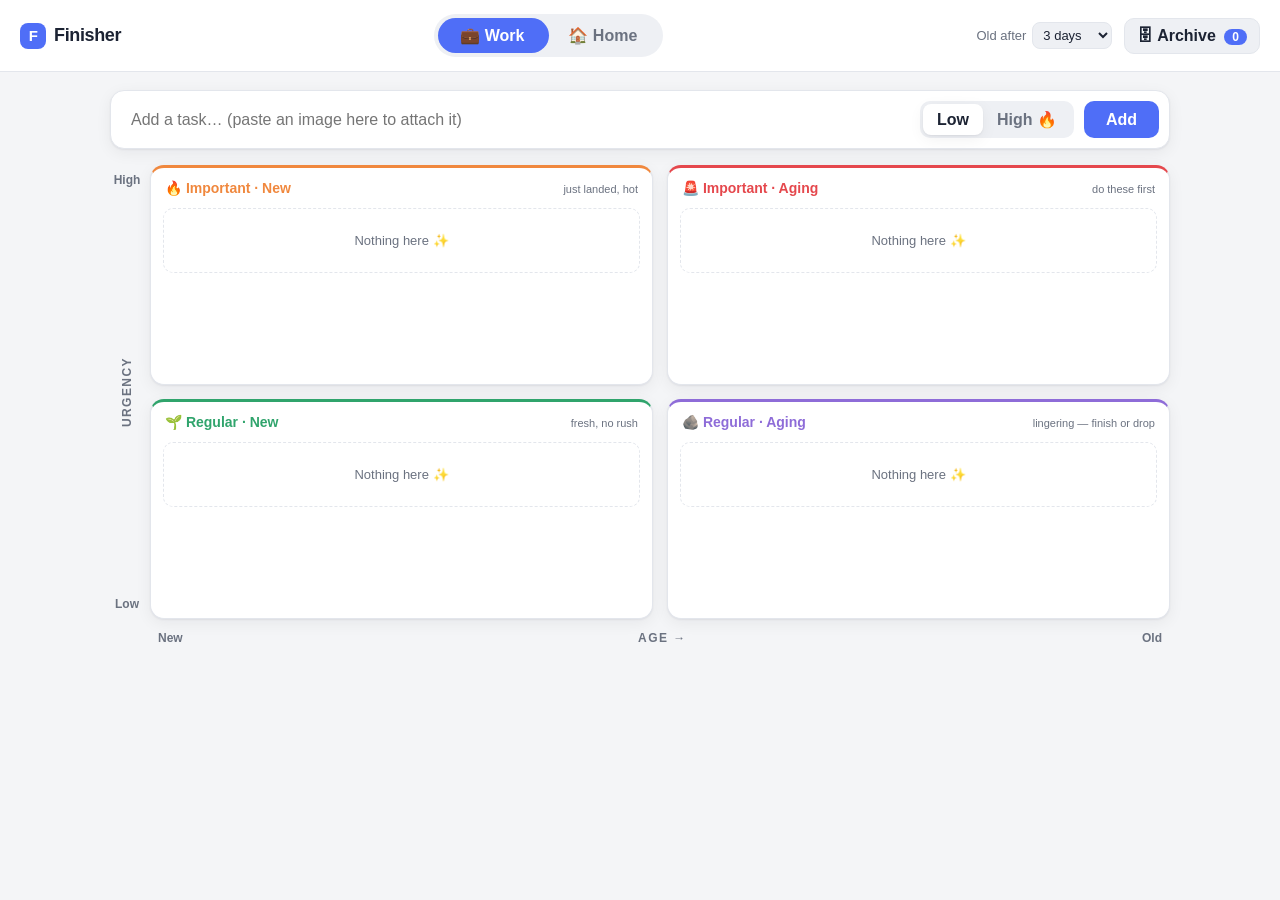
==== index.html @ a265caee "Stylized F logo; auto-link URLs in task text URLs (https://, http://, www.) in task text render as c" ====
<!DOCTYPE html>
<html lang="en">
<head>
  <meta charset="UTF-8" />
  <meta name="viewport" content="width=device-width, initial-scale=1.0" />
  <title>Finisher</title>
  <link rel="stylesheet" href="styles.css" />
</head>
<body>

  <header class="topbar">
    <div class="brand">
      <span class="brand-mark" aria-hidden="true">F</span>
      <h1>Finisher</h1>
    </div>

    <!-- Context switcher: Work / Home -->
    <div class="context-switch" role="tablist" aria-label="Task context">
      <button id="ctx-work" class="ctx-btn" role="tab" aria-selected="true">💼 Work</button>
      <button id="ctx-home" class="ctx-btn" role="tab" aria-selected="false">🏠 Home</button>
      <span class="ctx-glider" aria-hidden="true"></span>
    </div>

    <div class="topbar-right">
      <label class="threshold-ctl" title="How many days until a task counts as 'old'">
        Old after
        <select id="old-threshold">
          <option value="1">1 day</option>
          <option value="2">2 days</option>
          <option value="3" selected>3 days</option>
          <option value="5">5 days</option>
          <option value="7">7 days</option>
          <option value="14">14 days</option>
        </select>
      </label>
      <button id="archive-toggle" class="archive-btn">
        🗄 Archive <span id="archive-count" class="badge">0</span>
      </button>
    </div>
  </header>

  <!-- Composer -->
  <section class="composer">
    <div class="composer-row">
      <input id="new-task-text" type="text" autocomplete="off"
             placeholder="Add a task… (paste an image here to attach it)" />
      <div class="urgency-pick" role="radiogroup" aria-label="Urgency">
        <button id="urg-low"  class="urg-btn selected" role="radio" aria-checked="true">Low</button>
        <button id="urg-high" class="urg-btn" role="radio" aria-checked="false">High 🔥</button>
      </div>
      <button id="add-task" class="add-btn">Add</button>
    </div>
    <div id="draft-images" class="draft-images" hidden></div>
  </section>

  <!-- The 2x2 Matrix -->
  <main class="matrix-wrap">
    <div class="y-axis" aria-hidden="true">
      <span class="axis-end">High</span>
      <span class="axis-name">Urgency</span>
      <span class="axis-end">Low</span>
    </div>

    <div class="quads">
      <section class="quad" id="quad-high-new" data-urgency="high" data-age="new">
        <header><h2>🔥 Important · New <span class="quad-count" hidden></span></h2><span class="quad-hint">just landed, hot</span></header>
        <div class="quad-body"></div>
      </section>
      <section class="quad" id="quad-high-old" data-urgency="high" data-age="old">
        <header><h2>🚨 Important · Aging <span class="quad-count" hidden></span></h2><span class="quad-hint">do these first</span></header>
        <div class="quad-body"></div>
      </section>
      <section class="quad" id="quad-low-new" data-urgency="low" data-age="new">
        <header><h2>🌱 Regular · New <span class="quad-count" hidden></span></h2><span class="quad-hint">fresh, no rush</span></header>
        <div class="quad-body"></div>
      </section>
      <section class="quad" id="quad-low-old" data-urgency="low" data-age="old">
        <header><h2>🪨 Regular · Aging <span class="quad-count" hidden></span></h2><span class="quad-hint">lingering — finish or drop</span></header>
        <div class="quad-body"></div>
      </section>
    </div>

    <div class="x-axis" aria-hidden="true">
      <span class="axis-end">New</span>
      <span class="axis-name">Age →</span>
      <span class="axis-end">Old</span>
    </div>
  </main>

  <!-- Archive drawer -->
  <aside id="archive-drawer" class="archive-drawer" hidden>
    <header>
      <h2>🗄 Archive <span class="archive-ctx-label"></span></h2>
      <div>
        <button id="clear-archive" class="danger-btn">Clear all</button>
        <button id="close-archive" class="ghost-btn">✕</button>
      </div>
    </header>
    <div id="archive-body" class="archive-body"></div>
  </aside>
  <div id="drawer-scrim" class="scrim" hidden></div>

  <!-- Edit modal -->
  <dialog id="edit-modal" class="edit-modal">
    <form method="dialog">
      <h2>Edit task</h2>
      <textarea id="edit-text" rows="3"></textarea>
      <div class="edit-row">
        <div class="urgency-pick" role="radiogroup" aria-label="Urgency">
          <button type="button" id="edit-urg-low"  class="urg-btn">Low</button>
          <button type="button" id="edit-urg-high" class="urg-btn">High 🔥</button>
        </div>
        <span id="edit-age" class="age-chip"></span>
      </div>
      <p class="paste-hint">📋 Paste an image anywhere in this dialog to attach it.</p>
      <div id="edit-images" class="edit-images"></div>
      <footer>
        <button type="button" id="edit-delete" class="danger-btn">Delete task</button>
        <span class="spacer"></span>
        <button type="button" id="edit-cancel" class="ghost-btn">Cancel</button>
        <button type="button" id="edit-save" class="add-btn">Save</button>
      </footer>
    </form>
  </dialog>

  <!-- Image lightbox -->
  <div id="lightbox" class="lightbox" hidden>
    <img id="lightbox-img" alt="Task attachment (enlarged)" />
  </div>

  <script src="app.js"></script>
</body>
</html>
---- styles.css ----
/* ============================================================
   Finisher — styles
   Light theme by default, dark theme via prefers-color-scheme.
   ============================================================ */

:root {
  --bg: #f4f5f7;
  --surface: #ffffff;
  --surface-2: #eef0f4;
  --text: #1c2333;
  --text-dim: #6b7280;
  --line: #e3e6ec;
  --accent: #4f6ef7;
  --accent-ink: #ffffff;
  --danger: #e5484d;

  --q-high-old: #e5484d;   /* urgent + aging  → red    */
  --q-high-new: #f0883e;   /* urgent + new    → orange */
  --q-low-new:  #30a46c;   /* chill + new     → green  */
  --q-low-old:  #8e6cd8;   /* chill + aging   → violet */

  --radius: 14px;
  --shadow: 0 1px 2px rgba(16, 24, 40, .06), 0 4px 16px rgba(16, 24, 40, .06);
}

@media (prefers-color-scheme: dark) {
  :root {
    --bg: #12141a;
    --surface: #1c1f28;
    --surface-2: #242834;
    --text: #e8eaf0;
    --text-dim: #9aa1b2;
    --line: #2e3342;
    --shadow: 0 1px 2px rgba(0, 0, 0, .4), 0 6px 20px rgba(0, 0, 0, .35);
  }
}

* { box-sizing: border-box; }

/* Author display values (grid/flex) must not defeat the hidden attribute */
[hidden] { display: none !important; }

body {
  margin: 0;
  font-family: -apple-system, BlinkMacSystemFont, "Segoe UI", Roboto, Inter, sans-serif;
  background: var(--bg);
  color: var(--text);
  min-height: 100dvh;
}

button { font: inherit; cursor: pointer; }

/* ---------- Top bar ---------- */

.topbar {
  display: flex;
  align-items: center;
  gap: 16px;
  flex-wrap: wrap;
  padding: 14px 20px;
  background: var(--surface);
  border-bottom: 1px solid var(--line);
  position: sticky;
  top: 0;
  z-index: 20;
}

.brand { display: flex; align-items: center; gap: 8px; }
.brand-mark {
  display: grid;
  place-items: center;
  width: 26px;
  height: 26px;
  background: var(--accent);
  color: var(--accent-ink);
  border-radius: 8px;
  font-size: 15px;
  font-weight: 800;
  letter-spacing: -0.03em;
  user-select: none;
}
.brand h1 { font-size: 18px; margin: 0; letter-spacing: -0.02em; }

/* Context switcher — sliding pill */
.context-switch {
  position: relative;
  display: flex;
  background: var(--surface-2);
  border-radius: 999px;
  padding: 4px;
  margin-inline: auto;
}

.ctx-btn {
  position: relative;
  z-index: 1;
  border: none;
  background: transparent;
  color: var(--text-dim);
  padding: 8px 22px;
  border-radius: 999px;
  font-weight: 600;
  transition: color .2s;
}
.ctx-btn[aria-selected="true"] { color: var(--accent-ink); }

.ctx-glider {
  position: absolute;
  top: 4px; bottom: 4px; left: 4px;
  width: calc(50% - 4px);
  background: var(--accent);
  border-radius: 999px;
  transition: transform .25s cubic-bezier(.4, 0, .2, 1);
}
.context-switch.home .ctx-glider { transform: translateX(100%); }

.topbar-right { display: flex; align-items: center; gap: 12px; }

.threshold-ctl { font-size: 13px; color: var(--text-dim); display: flex; align-items: center; gap: 6px; }
.threshold-ctl select {
  font: inherit;
  color: var(--text);
  background: var(--surface-2);
  border: 1px solid var(--line);
  border-radius: 8px;
  padding: 4px 6px;
}

.archive-btn {
  background: var(--surface-2);
  border: 1px solid var(--line);
  color: var(--text);
  border-radius: 10px;
  padding: 8px 12px;
  font-weight: 600;
}
.badge {
  background: var(--accent);
  color: var(--accent-ink);
  border-radius: 999px;
  padding: 1px 8px;
  font-size: 12px;
  margin-left: 4px;
}

/* ---------- Composer ---------- */

.composer {
  max-width: 1100px;
  margin: 18px auto 0;
  padding: 0 20px;
}

.composer-row {
  display: flex;
  gap: 10px;
  background: var(--surface);
  border: 1px solid var(--line);
  border-radius: var(--radius);
  padding: 10px;
  box-shadow: var(--shadow);
}

#new-task-text {
  flex: 1;
  min-width: 0;
  border: none;
  background: transparent;
  color: var(--text);
  font: inherit;
  padding: 8px 10px;
  outline: none;
}

.urgency-pick { display: flex; background: var(--surface-2); border-radius: 10px; padding: 3px; }
.urg-btn {
  border: none;
  background: transparent;
  color: var(--text-dim);
  padding: 6px 14px;
  border-radius: 8px;
  font-weight: 600;
  white-space: nowrap;
}
.urg-btn.selected { background: var(--surface); color: var(--text); box-shadow: var(--shadow); }
#urg-high.selected, #edit-urg-high.selected { color: var(--q-high-new); }

.add-btn {
  border: none;
  background: var(--accent);
  color: var(--accent-ink);
  border-radius: 10px;
  padding: 8px 22px;
  font-weight: 700;
}
.add-btn:active { transform: scale(.97); }

.draft-images {
  display: flex;
  gap: 8px;
  padding: 10px 4px 0;
  flex-wrap: wrap;
}

/* ---------- Matrix layout ---------- */

.matrix-wrap {
  max-width: 1100px;
  margin: 16px auto 40px;
  padding: 0 20px;
  display: grid;
  grid-template-columns: 34px 1fr;
  grid-template-rows: 1fr 26px;
  grid-template-areas:
    "y quads"
    ".  x";
  gap: 6px;
}

.y-axis {
  grid-area: y;
  display: flex;
  flex-direction: column;
  align-items: center;
  justify-content: space-between;
  color: var(--text-dim);
  font-size: 12px;
  font-weight: 600;
  padding: 8px 0;
}
.y-axis .axis-name { writing-mode: vertical-rl; transform: rotate(180deg); letter-spacing: .12em; text-transform: uppercase; }

.x-axis {
  grid-area: x;
  display: flex;
  align-items: center;
  justify-content: space-between;
  color: var(--text-dim);
  font-size: 12px;
  font-weight: 600;
  padding: 0 8px;
}
.x-axis .axis-name { letter-spacing: .12em; text-transform: uppercase; }

.quads {
  grid-area: quads;
  display: grid;
  grid-template-columns: 1fr 1fr;
  /* each row sizes to its own content so one busy quadrant
     doesn't stretch the other row's quadrants */
  grid-template-rows: minmax(220px, auto) minmax(220px, auto);
  gap: 14px;
}

.quad {
  background: var(--surface);
  border: 1px solid var(--line);
  border-radius: var(--radius);
  box-shadow: var(--shadow);
  min-height: 220px;
  display: flex;
  flex-direction: column;
  overflow: hidden;
  border-top: 3px solid var(--qc);
}

#quad-high-new { --qc: var(--q-high-new); }
#quad-high-old { --qc: var(--q-high-old); }
#quad-low-new  { --qc: var(--q-low-new); }
#quad-low-old  { --qc: var(--q-low-old); }

.quad > header {
  display: flex;
  align-items: baseline;
  justify-content: space-between;
  gap: 8px;
  padding: 12px 14px 8px;
}
.quad h2 { margin: 0; font-size: 14px; color: var(--qc); }
.quad-hint { font-size: 11px; color: var(--text-dim); }

.quad-count {
  display: inline-block;
  font-size: 11px;
  background: var(--qc);
  color: #fff;
  border-radius: 999px;
  padding: 1px 7px;
  vertical-align: text-bottom;
}
.quad > header.clickable { cursor: pointer; user-select: none; }
.quad > header.clickable:hover { background: var(--surface-2); }

.quad-body {
  flex: 1;
  padding: 4px 12px 12px;
  display: flex;
  flex-direction: column;
  gap: 8px;
  overflow-y: auto;
}

.quad-empty {
  color: var(--text-dim);
  font-size: 13px;
  text-align: center;
  padding: 24px 8px;
  border: 1px dashed var(--line);
  border-radius: 10px;
}

/* ---------- Task cards ---------- */

.task-card {
  display: flex;
  align-items: flex-start;
  gap: 10px;
  background: var(--surface-2);
  border: 1px solid var(--line);
  border-left: 3px solid var(--qc);
  border-radius: 10px;
  padding: 10px;
  animation: card-in .25s ease;
}

@keyframes card-in {
  from { opacity: 0; transform: translateY(4px); }
  to   { opacity: 1; transform: none; }
}

/* Older + urgent tasks pulse red */
.task-card.pulse {
  animation: card-in .25s ease, pulse-red 2.2s ease-in-out infinite;
}
@keyframes pulse-red {
  0%, 100% { box-shadow: 0 0 0 0 rgba(229, 72, 77, 0); }
  50%      { box-shadow: 0 0 0 5px rgba(229, 72, 77, .18); border-color: var(--q-high-old); }
}

@media (prefers-reduced-motion: reduce) {
  .task-card.pulse { animation: none; box-shadow: 0 0 0 2px rgba(229, 72, 77, .25); }
}

.task-check {
  flex: none;
  width: 22px; height: 22px;
  margin-top: 1px;
  border: 2px solid var(--text-dim);
  border-radius: 999px;
  background: transparent;
  color: transparent;
  font-size: 13px;
  line-height: 1;
  display: grid;
  place-items: center;
  transition: all .15s;
}
.task-check:hover { border-color: var(--q-low-new); color: var(--q-low-new); }
.task-card.done .task-check { background: var(--q-low-new); border-color: var(--q-low-new); color: #fff; }

.task-main { flex: 1; min-width: 0; }

.task-text { font-size: 14px; line-height: 1.4; overflow-wrap: anywhere; }

.task-text a { color: var(--accent); text-decoration: underline; text-underline-offset: 2px; }
.task-text a:hover { opacity: .8; }
.task-card.done .task-text a { color: var(--text-dim); }

/* Compact cards clamp long text; tap to expand */
.task-card.expandable { cursor: pointer; }
.task-card.expandable:not(.open) .task-text {
  display: -webkit-box;
  -webkit-line-clamp: 2;
  -webkit-box-orient: vertical;
  overflow: hidden;
}
.task-card.done .task-text { text-decoration: line-through; color: var(--text-dim); }

.task-meta { display: flex; align-items: center; gap: 6px; margin-top: 6px; flex-wrap: wrap; }

.age-chip, .img-chip {
  font-size: 11px;
  font-weight: 600;
  color: var(--text-dim);
  background: var(--surface);
  border: 1px solid var(--line);
  border-radius: 999px;
  padding: 2px 8px;
}

.expand-chip { font-size: 11px; font-weight: 600; color: var(--accent); }

.stamp { font-size: 10px; color: var(--text-dim); letter-spacing: .02em; }

/* "Show all / show fewer" bar when a quadrant holds more than the cap */
.more-bar {
  border: 1px dashed var(--line);
  background: transparent;
  color: var(--accent);
  font-size: 12px;
  font-weight: 600;
  border-radius: 10px;
  padding: 8px;
  width: 100%;
}
.more-bar:hover { background: var(--surface-2); }

.task-thumbs { display: flex; gap: 6px; margin-top: 8px; flex-wrap: wrap; }

.thumb {
  position: relative;
  width: 56px; height: 56px;
  border-radius: 8px;
  overflow: hidden;
  border: 1px solid var(--line);
  padding: 0;
  background: none;
}
.thumb img { width: 100%; height: 100%; object-fit: cover; display: block; }

.thumb-remove {
  position: absolute;
  top: 2px; right: 2px;
  width: 18px; height: 18px;
  border: none;
  border-radius: 999px;
  background: rgba(0, 0, 0, .6);
  color: #fff;
  font-size: 11px;
  line-height: 1;
  display: grid;
  place-items: center;
}

.task-actions { display: flex; flex-direction: column; gap: 4px; }
.icon-btn {
  border: none;
  background: transparent;
  color: var(--text-dim);
  border-radius: 8px;
  width: 28px; height: 28px;
  font-size: 14px;
  display: grid;
  place-items: center;
}
.icon-btn:hover { background: var(--surface); color: var(--text); }
.icon-btn.delete:hover { color: var(--danger); }

/* ---------- Archive drawer ---------- */

.archive-drawer {
  position: fixed;
  top: 0; right: 0; bottom: 0;
  width: min(420px, 92vw);
  background: var(--surface);
  border-left: 1px solid var(--line);
  box-shadow: -8px 0 32px rgba(0, 0, 0, .18);
  z-index: 40;
  display: flex;
  flex-direction: column;
}
.archive-drawer > header {
  display: flex;
  align-items: center;
  justify-content: space-between;
  padding: 16px;
  border-bottom: 1px solid var(--line);
}
.archive-drawer h2 { margin: 0; font-size: 16px; }
.archive-ctx-label { font-size: 12px; color: var(--text-dim); font-weight: 500; }
.archive-body { flex: 1; overflow-y: auto; padding: 14px; display: flex; flex-direction: column; gap: 8px; }

.scrim {
  position: fixed;
  inset: 0;
  background: rgba(0, 0, 0, .35);
  z-index: 30;
}

.ghost-btn {
  background: transparent;
  border: 1px solid var(--line);
  color: var(--text);
  border-radius: 8px;
  padding: 6px 12px;
}
.danger-btn {
  background: transparent;
  border: 1px solid var(--danger);
  color: var(--danger);
  border-radius: 8px;
  padding: 6px 12px;
  font-weight: 600;
}
.danger-btn:hover { background: var(--danger); color: #fff; }

/* Archived cards reuse .task-card with a neutral edge */
.archive-body .task-card { --qc: var(--text-dim); }

/* ---------- Edit modal ---------- */

.edit-modal {
  border: none;
  border-radius: var(--radius);
  background: var(--surface);
  color: var(--text);
  box-shadow: var(--shadow);
  width: min(520px, 94vw);
  padding: 0;
}
.edit-modal::backdrop { background: rgba(0, 0, 0, .4); }
.edit-modal form { padding: 20px; display: flex; flex-direction: column; gap: 12px; }
.edit-modal h2 { margin: 0; font-size: 16px; }
.edit-modal textarea {
  font: inherit;
  color: var(--text);
  background: var(--surface-2);
  border: 1px solid var(--line);
  border-radius: 10px;
  padding: 10px;
  resize: vertical;
}
.edit-row { display: flex; align-items: center; justify-content: space-between; gap: 10px; }
.paste-hint { margin: 0; font-size: 12px; color: var(--text-dim); }
.edit-images { display: flex; gap: 8px; flex-wrap: wrap; }
.edit-modal footer { display: flex; align-items: center; gap: 8px; margin-top: 4px; }
.spacer { flex: 1; }

/* ---------- Lightbox ---------- */

.lightbox {
  position: fixed;
  inset: 0;
  background: rgba(0, 0, 0, .82);
  z-index: 60;
  display: grid;
  place-items: center;
  cursor: zoom-out;
  padding: 24px;
}
.lightbox img {
  max-width: 100%;
  max-height: 100%;
  border-radius: 8px;
  box-shadow: 0 12px 48px rgba(0, 0, 0, .5);
}

/* ============================================================
   Responsive: phones get stacked quadrants, most-critical first
   ============================================================ */

@media (max-width: 760px) {
  .topbar { gap: 10px; padding: 10px 14px; }
  .context-switch { order: 3; width: 100%; }
  .ctx-btn { flex: 1; }
  .topbar-right { margin-left: auto; }
  .threshold-ctl { display: none; } /* keep the bar compact; default threshold applies */

  .matrix-wrap {
    grid-template-columns: 1fr;
    grid-template-rows: auto;
    grid-template-areas: "quads";
    padding: 0 14px;
  }
  .y-axis, .x-axis { display: none; }

  .quads { grid-template-columns: 1fr; grid-template-rows: none; }
  .quad { min-height: 0; }
  .quad-body { overflow: visible; }

  /* Priority order when stacked */
  #quad-high-old { order: 1; }
  #quad-high-new { order: 2; }
  #quad-low-old  { order: 3; }
  #quad-low-new  { order: 4; }

  .composer { padding: 0 14px; }
  .composer-row { flex-wrap: wrap; }
  #new-task-text { flex-basis: 100%; }
  .urgency-pick { flex: 1; }
  .urg-btn { flex: 1; }
}
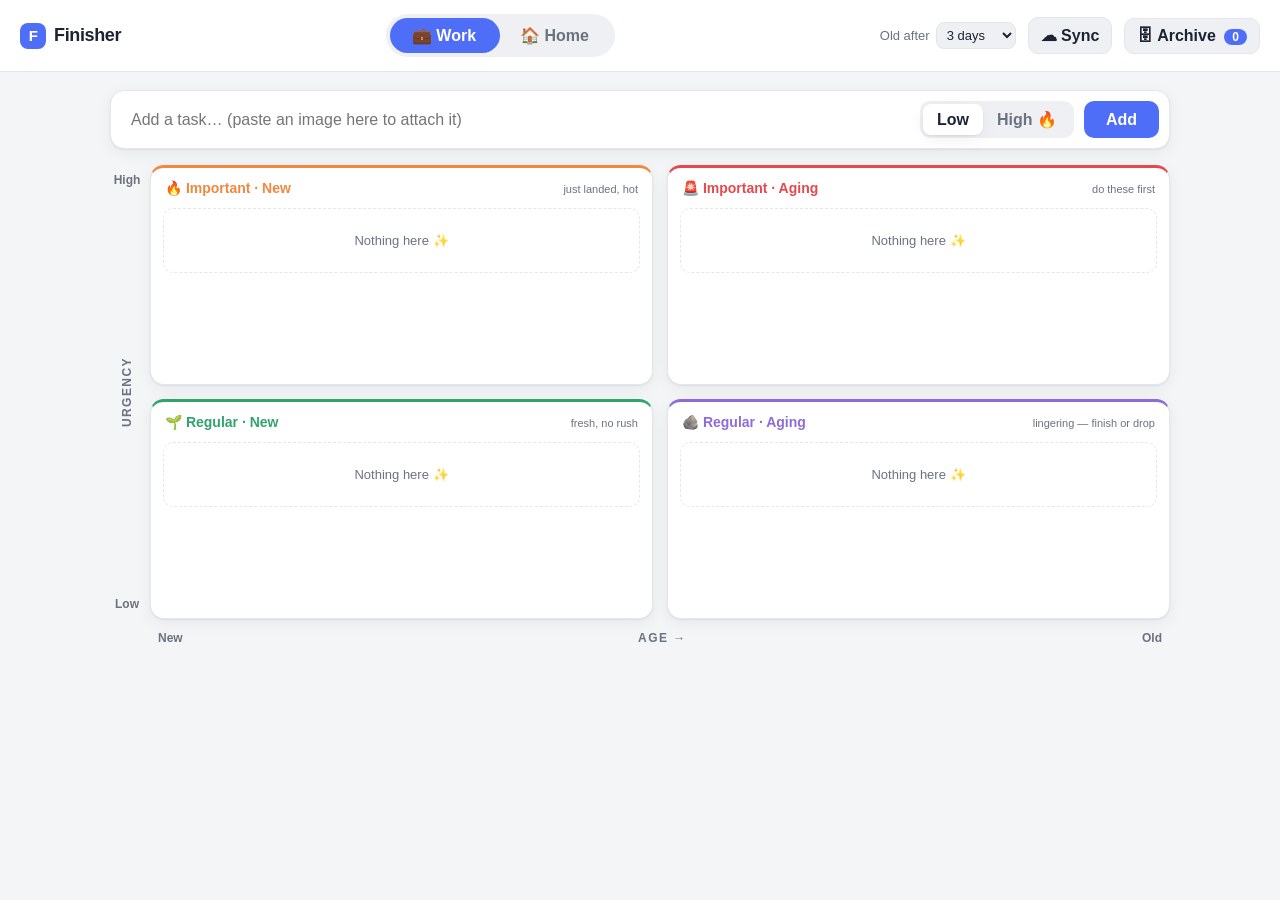
==== commit e6d6c772: "Add cross-device sync via Google Drive appDataFolder - Tasks sync through one JSON file in the user'" ====
--- a/index.html
+++ b/index.html
@@ -33,6 +33,7 @@
           <option value="14">14 days</option>
         </select>
       </label>
+      <button id="sync-btn" class="archive-btn" title="Cross-device sync via Google Drive">☁ Sync</button>
       <button id="archive-toggle" class="archive-btn">
         🗄 Archive <span id="archive-count" class="badge">0</span>
       </button>
@@ -123,6 +124,27 @@
     </form>
   </dialog>
 
+  <!-- Sync dialog -->
+  <dialog id="sync-modal" class="edit-modal">
+    <form method="dialog">
+      <h2>☁ Cross-device sync</h2>
+      <p class="paste-hint">Your tasks are saved as a private file in <strong>your own Google Drive</strong>
+        (a hidden app folder — this app can never see the rest of your Drive).
+        Sign in with the same Google account on each device and they all share one list.</p>
+      <p id="sync-status" class="paste-hint">Sync is off.</p>
+      <div id="sync-setup">
+        <label class="paste-hint" for="sync-client-id">Google OAuth Client ID (one-time setup — see README):</label>
+        <input id="sync-client-id" type="text" placeholder="1234567890-abc.apps.googleusercontent.com" />
+      </div>
+      <footer>
+        <button type="button" id="sync-off" class="danger-btn" hidden>Turn off</button>
+        <span class="spacer"></span>
+        <button type="button" id="sync-close" class="ghost-btn">Close</button>
+        <button type="button" id="sync-connect" class="add-btn">Connect Google Drive</button>
+      </footer>
+    </form>
+  </dialog>
+
   <!-- Image lightbox -->
   <div id="lightbox" class="lightbox" hidden>
     <img id="lightbox-img" alt="Task attachment (enlarged)" />
--- a/styles.css
+++ b/styles.css
@@ -33,6 +33,26 @@
     --line: #2e3342;
     --shadow: 0 1px 2px rgba(0, 0, 0, .4), 0 6px 20px rgba(0, 0, 0, .35);
   }
+}
+
+/* Hosts that set an explicit theme (data-theme on the root) win over the OS preference */
+:root[data-theme="dark"] {
+  --bg: #12141a;
+  --surface: #1c1f28;
+  --surface-2: #242834;
+  --text: #e8eaf0;
+  --text-dim: #9aa1b2;
+  --line: #2e3342;
+  --shadow: 0 1px 2px rgba(0, 0, 0, .4), 0 6px 20px rgba(0, 0, 0, .35);
+}
+:root[data-theme="light"] {
+  --bg: #f4f5f7;
+  --surface: #ffffff;
+  --surface-2: #eef0f4;
+  --text: #1c2333;
+  --text-dim: #6b7280;
+  --line: #e3e6ec;
+  --shadow: 0 1px 2px rgba(16, 24, 40, .06), 0 4px 16px rgba(16, 24, 40, .06);
 }
 
 * { box-sizing: border-box; }
@@ -521,6 +541,17 @@
   resize: vertical;
 }
 .edit-row { display: flex; align-items: center; justify-content: space-between; gap: 10px; }
+
+#sync-setup { display: flex; flex-direction: column; gap: 6px; }
+#sync-client-id {
+  font: inherit;
+  font-size: 13px;
+  color: var(--text);
+  background: var(--surface-2);
+  border: 1px solid var(--line);
+  border-radius: 10px;
+  padding: 10px;
+}
 .paste-hint { margin: 0; font-size: 12px; color: var(--text-dim); }
 .edit-images { display: flex; gap: 8px; flex-wrap: wrap; }
 .edit-modal footer { display: flex; align-items: center; gap: 8px; margin-top: 4px; }
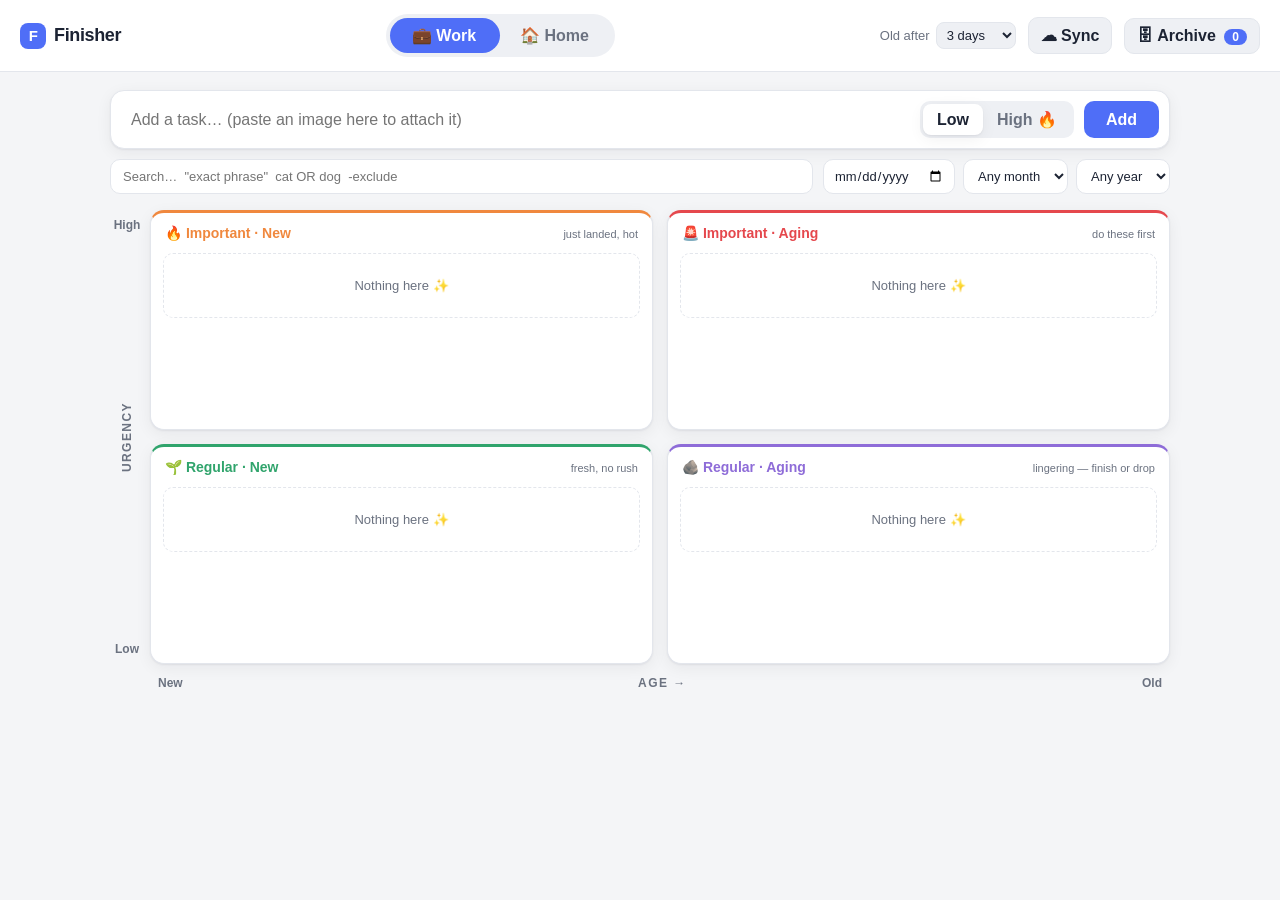
==== commit 5595e3e3: "Add date/month/year filter and boolean search over matrix and archive - Filter toolbar under the com" ====
--- a/index.html
+++ b/index.html
@@ -52,6 +52,29 @@
       <button id="add-task" class="add-btn">Add</button>
     </div>
     <div id="draft-images" class="draft-images" hidden></div>
+  </section>
+
+  <!-- Filter & search (applies to the matrix AND the archive) -->
+  <section class="filterbar">
+    <input id="search-box" type="search" autocomplete="off"
+           placeholder='Search…  "exact phrase"  cat OR dog  -exclude' />
+    <div class="filter-dates">
+      <input id="filter-date" type="date" title="Show entries from this exact date" />
+      <select id="filter-month" title="Show entries from this month">
+        <option value="">Any month</option>
+        <option value="1">Jan</option><option value="2">Feb</option>
+        <option value="3">Mar</option><option value="4">Apr</option>
+        <option value="5">May</option><option value="6">Jun</option>
+        <option value="7">Jul</option><option value="8">Aug</option>
+        <option value="9">Sep</option><option value="10">Oct</option>
+        <option value="11">Nov</option><option value="12">Dec</option>
+      </select>
+      <select id="filter-year" title="Show entries from this year">
+        <option value="">Any year</option>
+      </select>
+      <button id="filter-clear" class="ghost-btn" hidden>✕ Clear</button>
+      <span id="filter-count" class="filter-count" hidden></span>
+    </div>
   </section>
 
   <!-- The 2x2 Matrix -->
--- a/styles.css
+++ b/styles.css
@@ -220,6 +220,50 @@
   gap: 8px;
   padding: 10px 4px 0;
   flex-wrap: wrap;
+}
+
+/* ---------- Filter & search toolbar ---------- */
+
+.filterbar {
+  max-width: 1100px;
+  margin: 10px auto 0;
+  padding: 0 20px;
+  display: flex;
+  gap: 10px;
+  align-items: center;
+  flex-wrap: wrap;
+}
+
+#search-box {
+  flex: 1 1 240px;
+  min-width: 0;
+  font: inherit;
+  font-size: 13px;
+  color: var(--text);
+  background: var(--surface);
+  border: 1px solid var(--line);
+  border-radius: 10px;
+  padding: 9px 12px;
+}
+#search-box:focus { outline: 2px solid var(--accent); outline-offset: -1px; }
+
+.filter-dates { display: flex; gap: 8px; align-items: center; flex-wrap: wrap; }
+
+.filter-dates input,
+.filter-dates select {
+  font: inherit;
+  font-size: 13px;
+  color: var(--text);
+  background: var(--surface);
+  border: 1px solid var(--line);
+  border-radius: 10px;
+  padding: 8px 10px;
+}
+
+.filter-count { font-size: 12px; font-weight: 600; color: var(--accent); white-space: nowrap; }
+
+@media (max-width: 760px) {
+  .filterbar { padding: 0 14px; }
 }
 
 /* ---------- Matrix layout ---------- */
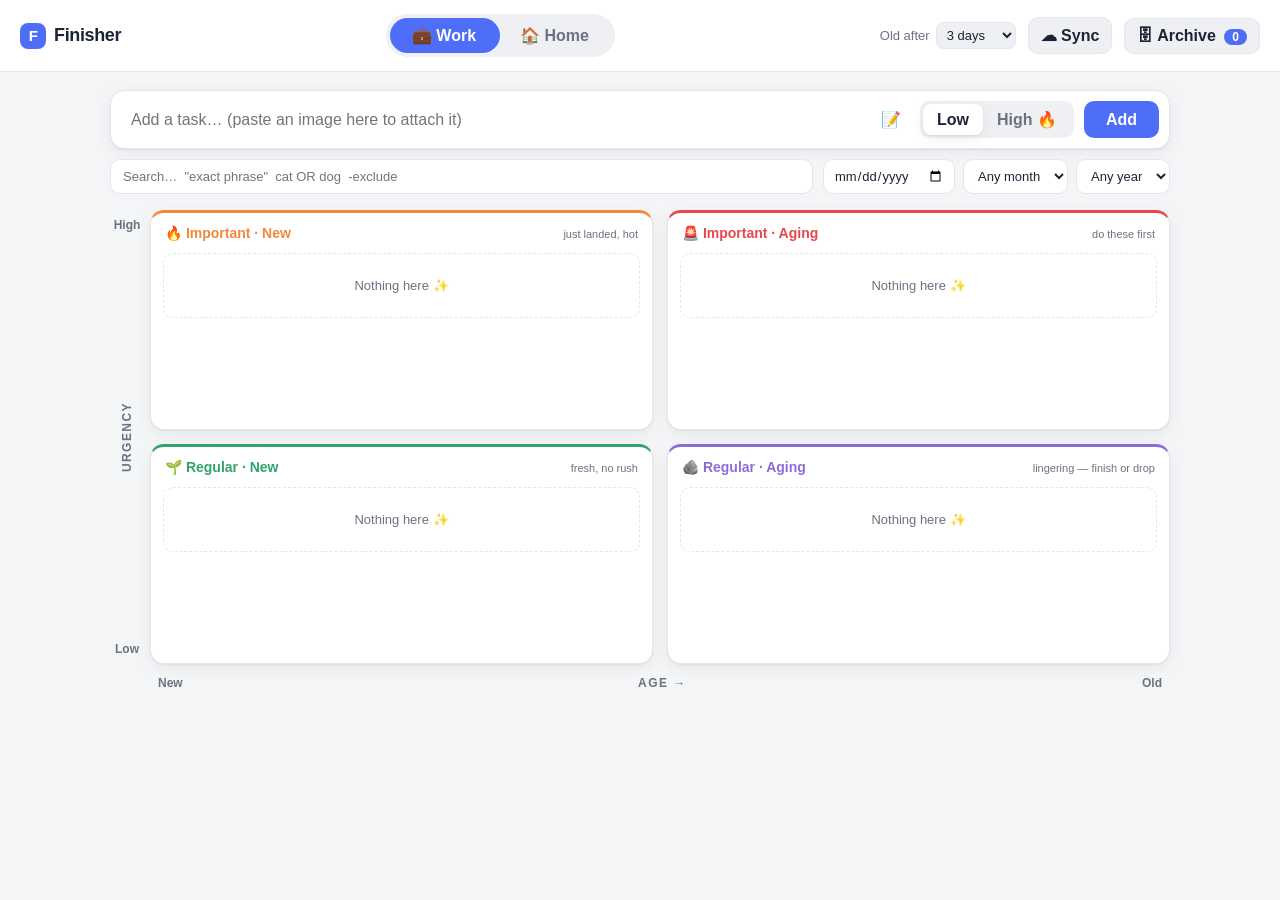
==== commit 23510c4a: "Add expandable rich-text details to tasks - 📝 toggle in the composer opens a details editor: Enter m" ====
--- a/index.html
+++ b/index.html
@@ -45,12 +45,15 @@
     <div class="composer-row">
       <input id="new-task-text" type="text" autocomplete="off"
              placeholder="Add a task… (paste an image here to attach it)" />
+      <button id="details-toggle" class="details-toggle" title="Add details (paragraphs, bullets…)">📝</button>
       <div class="urgency-pick" role="radiogroup" aria-label="Urgency">
         <button id="urg-low"  class="urg-btn selected" role="radio" aria-checked="true">Low</button>
         <button id="urg-high" class="urg-btn" role="radio" aria-checked="false">High 🔥</button>
       </div>
       <button id="add-task" class="add-btn">Add</button>
     </div>
+    <div id="task-details" class="details-editor" contenteditable="true" hidden
+         data-placeholder="Details… Enter starts a new paragraph. Bullets and numbering survive pasting from other sites."></div>
     <div id="draft-images" class="draft-images" hidden></div>
   </section>
 
@@ -128,7 +131,9 @@
   <dialog id="edit-modal" class="edit-modal">
     <form method="dialog">
       <h2>Edit task</h2>
-      <textarea id="edit-text" rows="3"></textarea>
+      <textarea id="edit-text" rows="2"></textarea>
+      <div id="edit-details" class="details-editor" contenteditable="true"
+           data-placeholder="Details… (optional — paragraphs, bullets, numbering)"></div>
       <div class="edit-row">
         <div class="urgency-pick" role="radiogroup" aria-label="Urgency">
           <button type="button" id="edit-urg-low"  class="urg-btn">Low</button>
--- a/styles.css
+++ b/styles.css
@@ -220,6 +220,63 @@
   gap: 8px;
   padding: 10px 4px 0;
   flex-wrap: wrap;
+}
+
+/* Details toggle in the composer row */
+.details-toggle {
+  border: none;
+  background: transparent;
+  border-radius: 10px;
+  width: 38px;
+  font-size: 16px;
+  flex: none;
+}
+.details-toggle:hover { background: var(--surface-2); }
+.details-toggle.active { background: var(--surface-2); box-shadow: inset 0 0 0 1.5px var(--accent); }
+
+/* Rich-text details editor (composer + edit dialog) */
+.details-editor {
+  margin-top: 10px;
+  background: var(--surface);
+  border: 1px solid var(--line);
+  border-radius: 10px;
+  padding: 10px 12px;
+  min-height: 72px;
+  max-height: 40vh;
+  overflow-y: auto;
+  font-size: 14px;
+  line-height: 1.5;
+  color: var(--text);
+}
+.details-editor:focus { outline: 2px solid var(--accent); outline-offset: -1px; }
+.details-editor:empty::before {
+  content: attr(data-placeholder);
+  color: var(--text-dim);
+  pointer-events: none;
+}
+.edit-modal .details-editor { background: var(--surface-2); margin-top: 0; }
+
+/* Shared typography for rich details (editor + card display) */
+.details-editor p, .details-editor div,
+.task-details p, .task-details div { margin: 0 0 6px; }
+.details-editor ul, .details-editor ol,
+.task-details ul, .task-details ol { margin: 4px 0 8px; padding-left: 22px; }
+.details-editor li, .task-details li { margin: 2px 0; }
+.details-editor blockquote, .task-details blockquote {
+  border-left: 3px solid var(--line);
+  margin: 6px 0;
+  padding-left: 10px;
+  color: var(--text-dim);
+}
+.details-editor :is(h1, h2, h3, h4, h5, h6),
+.task-details :is(h1, h2, h3, h4, h5, h6) { font-size: 1em; margin: 8px 0 4px; }
+.details-editor pre, .task-details pre {
+  background: var(--surface);
+  border: 1px solid var(--line);
+  border-radius: 8px;
+  padding: 8px;
+  overflow-x: auto;
+  font-size: 12px;
 }
 
 /* ---------- Filter & search toolbar ---------- */
@@ -468,6 +525,22 @@
   width: 100%;
 }
 .more-bar:hover { background: var(--surface-2); }
+
+/* Details shown on an expanded card only */
+.task-details {
+  font-size: 13px;
+  line-height: 1.5;
+  margin: 6px 0 4px;
+  padding: 8px 10px;
+  background: var(--surface);
+  border: 1px solid var(--line);
+  border-radius: 8px;
+  overflow-wrap: anywhere;
+  cursor: auto;
+  user-select: text;
+}
+.task-details a { color: var(--accent); text-decoration: underline; text-underline-offset: 2px; }
+.task-details > :last-child { margin-bottom: 0; }
 
 .task-thumbs { display: flex; gap: 6px; margin-top: 8px; flex-wrap: wrap; }
 
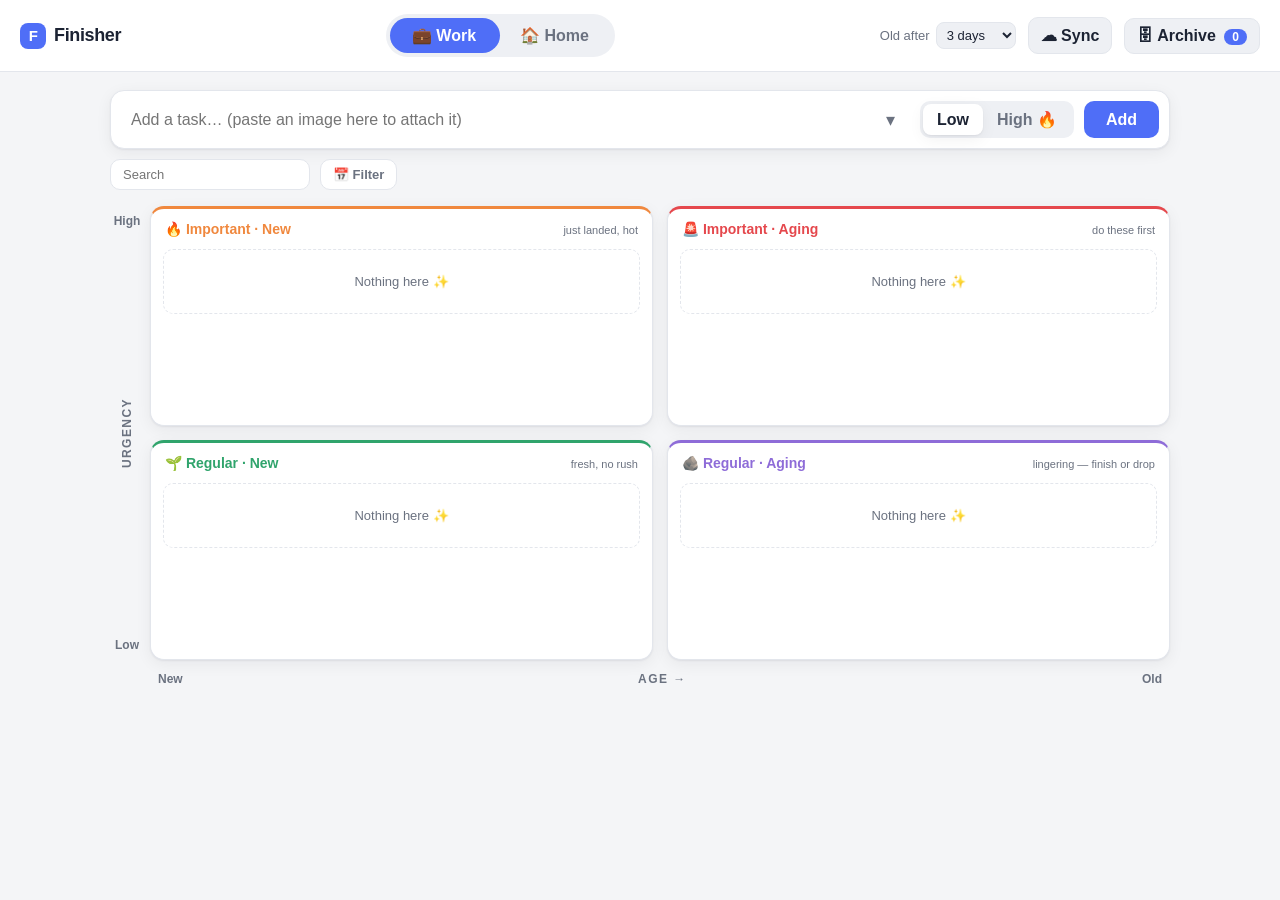
==== commit b6d2e15b: "UI refresh: arrow toggles, contiguous composer, compact filterbar, NOT operator - Card 📝 chip and '▾" ====
--- a/index.html
+++ b/index.html
@@ -42,26 +42,29 @@
 
   <!-- Composer -->
   <section class="composer">
-    <div class="composer-row">
-      <input id="new-task-text" type="text" autocomplete="off"
-             placeholder="Add a task… (paste an image here to attach it)" />
-      <button id="details-toggle" class="details-toggle" title="Add details (paragraphs, bullets…)">📝</button>
-      <div class="urgency-pick" role="radiogroup" aria-label="Urgency">
-        <button id="urg-low"  class="urg-btn selected" role="radio" aria-checked="true">Low</button>
-        <button id="urg-high" class="urg-btn" role="radio" aria-checked="false">High 🔥</button>
+    <div class="composer-box">
+      <div class="composer-row">
+        <input id="new-task-text" type="text" autocomplete="off"
+               placeholder="Add a task… (paste an image here to attach it)" />
+        <button id="details-toggle" class="details-toggle" title="Add details (paragraphs, bullets…)">▾</button>
+        <div class="urgency-pick" role="radiogroup" aria-label="Urgency">
+          <button id="urg-low"  class="urg-btn selected" role="radio" aria-checked="true">Low</button>
+          <button id="urg-high" class="urg-btn" role="radio" aria-checked="false">High 🔥</button>
+        </div>
+        <button id="add-task" class="add-btn">Add</button>
       </div>
-      <button id="add-task" class="add-btn">Add</button>
+      <div id="task-details" class="details-editor" contenteditable="true" hidden
+           data-placeholder="Details… Enter starts a new paragraph. Bullets and numbering survive pasting from other sites."></div>
+      <div id="draft-images" class="draft-images" hidden></div>
     </div>
-    <div id="task-details" class="details-editor" contenteditable="true" hidden
-         data-placeholder="Details… Enter starts a new paragraph. Bullets and numbering survive pasting from other sites."></div>
-    <div id="draft-images" class="draft-images" hidden></div>
   </section>
 
   <!-- Filter & search (applies to the matrix AND the archive) -->
   <section class="filterbar">
-    <input id="search-box" type="search" autocomplete="off"
-           placeholder='Search…  "exact phrase"  cat OR dog  -exclude' />
-    <div class="filter-dates">
+    <input id="search-box" type="search" autocomplete="off" placeholder="Search"
+           title='Boolean search: "exact phrase" · cat OR dog · NOT word' />
+    <button id="filter-toggle" class="filter-toggle" title="Filter by date, month or year">📅 Filter</button>
+    <div id="filter-panel" class="filter-dates" hidden>
       <input id="filter-date" type="date" title="Show entries from this exact date" />
       <select id="filter-month" title="Show entries from this month">
         <option value="">Any month</option>
@@ -76,8 +79,8 @@
         <option value="">Any year</option>
       </select>
       <button id="filter-clear" class="ghost-btn" hidden>✕ Clear</button>
-      <span id="filter-count" class="filter-count" hidden></span>
     </div>
+    <span id="filter-count" class="filter-count" hidden></span>
   </section>
 
   <!-- The 2x2 Matrix -->
--- a/styles.css
+++ b/styles.css
@@ -171,14 +171,18 @@
   padding: 0 20px;
 }
 
+.composer-box {
+  background: var(--surface);
+  border: 1px solid var(--line);
+  border-radius: var(--radius);
+  box-shadow: var(--shadow);
+}
+.composer-box:focus-within { outline: 2px solid var(--accent); outline-offset: -1px; }
+
 .composer-row {
   display: flex;
   gap: 10px;
-  background: var(--surface);
-  border: 1px solid var(--line);
-  border-radius: var(--radius);
   padding: 10px;
-  box-shadow: var(--shadow);
 }
 
 #new-task-text {
@@ -222,21 +226,21 @@
   flex-wrap: wrap;
 }
 
-/* Details toggle in the composer row */
+/* Details toggle in the composer row: ▾ closed / ▴ open */
 .details-toggle {
   border: none;
   background: transparent;
+  color: var(--text-dim);
   border-radius: 10px;
   width: 38px;
-  font-size: 16px;
+  font-size: 18px;
   flex: none;
 }
-.details-toggle:hover { background: var(--surface-2); }
-.details-toggle.active { background: var(--surface-2); box-shadow: inset 0 0 0 1.5px var(--accent); }
+.details-toggle:hover { background: var(--surface-2); color: var(--text); }
+.details-toggle.active { color: var(--accent); }
 
 /* Rich-text details editor (composer + edit dialog) */
 .details-editor {
-  margin-top: 10px;
   background: var(--surface);
   border: 1px solid var(--line);
   border-radius: 10px;
@@ -249,6 +253,17 @@
   color: var(--text);
 }
 .details-editor:focus { outline: 2px solid var(--accent); outline-offset: -1px; }
+
+/* Inside the composer box: contiguous with the title row */
+.composer-box .details-editor {
+  border: none;
+  border-top: 1px solid var(--line);
+  border-radius: 0 0 var(--radius) var(--radius);
+  background: transparent;
+  min-height: 64px;
+}
+.composer-box .details-editor:focus { outline: none; }
+.composer-box .draft-images { padding: 0 12px 10px; }
 .details-editor:empty::before {
   content: attr(data-placeholder);
   color: var(--text-dim);
@@ -292,7 +307,7 @@
 }
 
 #search-box {
-  flex: 1 1 240px;
+  flex: 0 1 200px;
   min-width: 0;
   font: inherit;
   font-size: 13px;
@@ -300,9 +315,22 @@
   background: var(--surface);
   border: 1px solid var(--line);
   border-radius: 10px;
-  padding: 9px 12px;
+  padding: 7px 12px;
 }
 #search-box:focus { outline: 2px solid var(--accent); outline-offset: -1px; }
+
+.filter-toggle {
+  font-size: 13px;
+  font-weight: 600;
+  color: var(--text-dim);
+  background: var(--surface);
+  border: 1px solid var(--line);
+  border-radius: 10px;
+  padding: 7px 12px;
+  white-space: nowrap;
+}
+.filter-toggle:hover { color: var(--text); }
+.filter-toggle.active { color: var(--accent); border-color: var(--accent); }
 
 .filter-dates { display: flex; gap: 8px; align-items: center; flex-wrap: wrap; }
 
@@ -321,6 +349,7 @@
 
 @media (max-width: 760px) {
   .filterbar { padding: 0 14px; }
+  #search-box { flex: 1 1 120px; }
 }
 
 /* ---------- Matrix layout ---------- */
@@ -509,7 +538,21 @@
   padding: 2px 8px;
 }
 
-.expand-chip { font-size: 11px; font-weight: 600; color: var(--accent); }
+.expand-btn {
+  border: 1px solid var(--line);
+  background: var(--surface);
+  color: var(--accent);
+  border-radius: 999px;
+  width: 22px;
+  height: 22px;
+  padding: 0;
+  font-size: 12px;
+  line-height: 1;
+  display: grid;
+  place-items: center;
+  margin-left: auto;
+}
+.expand-btn:hover { border-color: var(--accent); }
 
 .stamp { font-size: 10px; color: var(--text-dim); letter-spacing: .02em; }
 
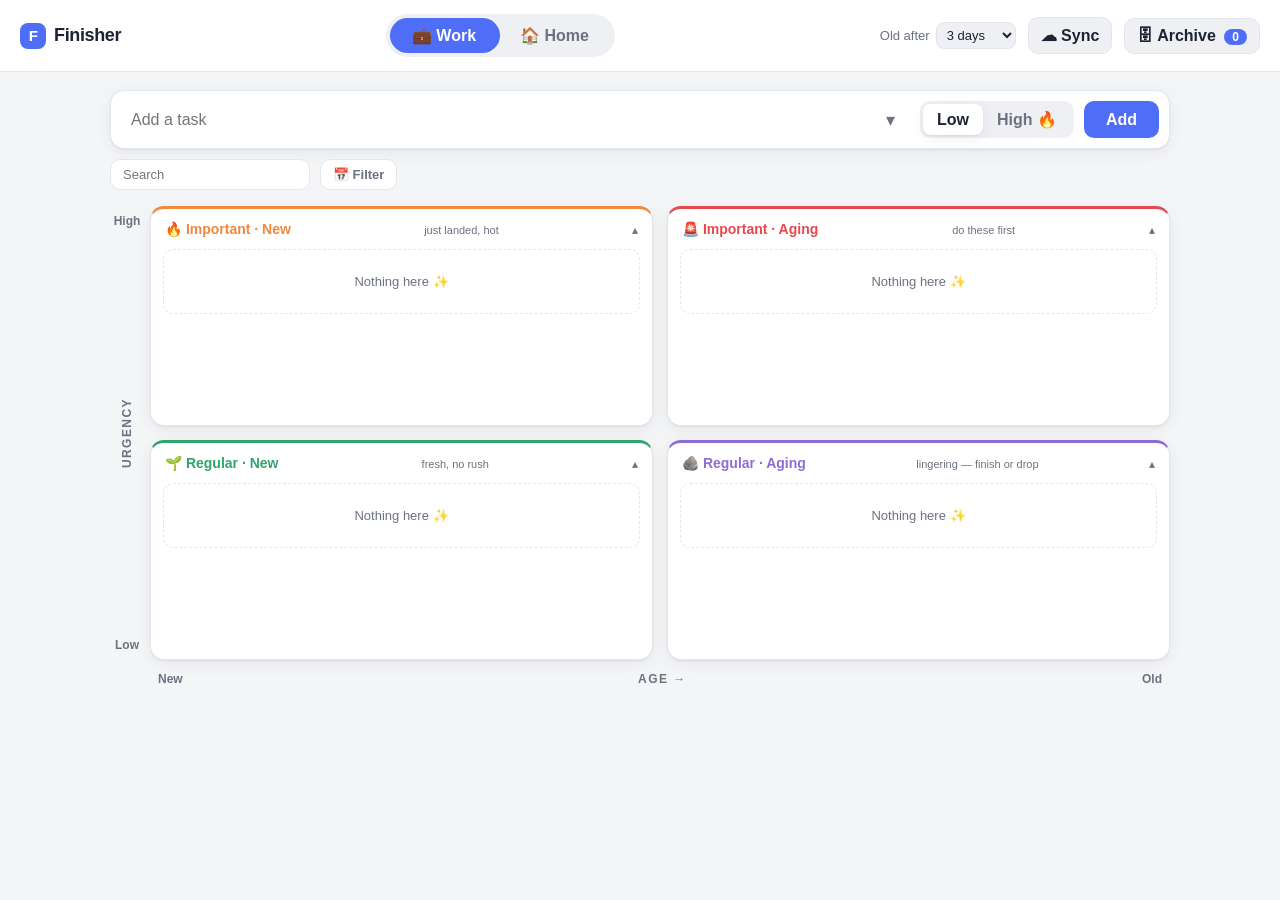
==== commit 8425db2c: "Foldable quadrants via header tap; simplify composer placeholders - Tapping a quadrant header folds " ====
--- a/index.html
+++ b/index.html
@@ -45,7 +45,7 @@
     <div class="composer-box">
       <div class="composer-row">
         <input id="new-task-text" type="text" autocomplete="off"
-               placeholder="Add a task… (paste an image here to attach it)" />
+               placeholder="Add a task" />
         <button id="details-toggle" class="details-toggle" title="Add details (paragraphs, bullets…)">▾</button>
         <div class="urgency-pick" role="radiogroup" aria-label="Urgency">
           <button id="urg-low"  class="urg-btn selected" role="radio" aria-checked="true">Low</button>
@@ -54,7 +54,7 @@
         <button id="add-task" class="add-btn">Add</button>
       </div>
       <div id="task-details" class="details-editor" contenteditable="true" hidden
-           data-placeholder="Details… Enter starts a new paragraph. Bullets and numbering survive pasting from other sites."></div>
+           data-placeholder="Details"></div>
       <div id="draft-images" class="draft-images" hidden></div>
     </div>
   </section>
@@ -93,19 +93,19 @@
 
     <div class="quads">
       <section class="quad" id="quad-high-new" data-urgency="high" data-age="new">
-        <header><h2>🔥 Important · New <span class="quad-count" hidden></span></h2><span class="quad-hint">just landed, hot</span></header>
+        <header><h2>🔥 Important · New <span class="quad-count" hidden></span></h2><span class="quad-hint">just landed, hot</span><span class="quad-caret" aria-hidden="true">▴</span></header>
         <div class="quad-body"></div>
       </section>
       <section class="quad" id="quad-high-old" data-urgency="high" data-age="old">
-        <header><h2>🚨 Important · Aging <span class="quad-count" hidden></span></h2><span class="quad-hint">do these first</span></header>
+        <header><h2>🚨 Important · Aging <span class="quad-count" hidden></span></h2><span class="quad-hint">do these first</span><span class="quad-caret" aria-hidden="true">▴</span></header>
         <div class="quad-body"></div>
       </section>
       <section class="quad" id="quad-low-new" data-urgency="low" data-age="new">
-        <header><h2>🌱 Regular · New <span class="quad-count" hidden></span></h2><span class="quad-hint">fresh, no rush</span></header>
+        <header><h2>🌱 Regular · New <span class="quad-count" hidden></span></h2><span class="quad-hint">fresh, no rush</span><span class="quad-caret" aria-hidden="true">▴</span></header>
         <div class="quad-body"></div>
       </section>
       <section class="quad" id="quad-low-old" data-urgency="low" data-age="old">
-        <header><h2>🪨 Regular · Aging <span class="quad-count" hidden></span></h2><span class="quad-hint">lingering — finish or drop</span></header>
+        <header><h2>🪨 Regular · Aging <span class="quad-count" hidden></span></h2><span class="quad-hint">lingering — finish or drop</span><span class="quad-caret" aria-hidden="true">▴</span></header>
         <div class="quad-body"></div>
       </section>
     </div>
@@ -136,7 +136,7 @@
       <h2>Edit task</h2>
       <textarea id="edit-text" rows="2"></textarea>
       <div id="edit-details" class="details-editor" contenteditable="true"
-           data-placeholder="Details… (optional — paragraphs, bullets, numbering)"></div>
+           data-placeholder="Details (optional)"></div>
       <div class="edit-row">
         <div class="urgency-pick" role="radiogroup" aria-label="Urgency">
           <button type="button" id="edit-urg-low"  class="urg-btn">Low</button>
--- a/styles.css
+++ b/styles.css
@@ -398,7 +398,7 @@
   grid-template-columns: 1fr 1fr;
   /* each row sizes to its own content so one busy quadrant
      doesn't stretch the other row's quadrants */
-  grid-template-rows: minmax(220px, auto) minmax(220px, auto);
+  grid-template-rows: auto auto; /* .quad min-height provides the floor */
   gap: 14px;
 }
 
@@ -438,8 +438,13 @@
   padding: 1px 7px;
   vertical-align: text-bottom;
 }
-.quad > header.clickable { cursor: pointer; user-select: none; }
-.quad > header.clickable:hover { background: var(--surface-2); }
+.quad > header { cursor: pointer; user-select: none; }
+.quad > header:hover { background: var(--surface-2); }
+
+.quad-caret { font-size: 12px; color: var(--text-dim); flex: none; }
+
+.quad.collapsed { min-height: 0; align-self: start; }
+.quad.collapsed .quad-body { display: none; }
 
 .quad-body {
   flex: 1;
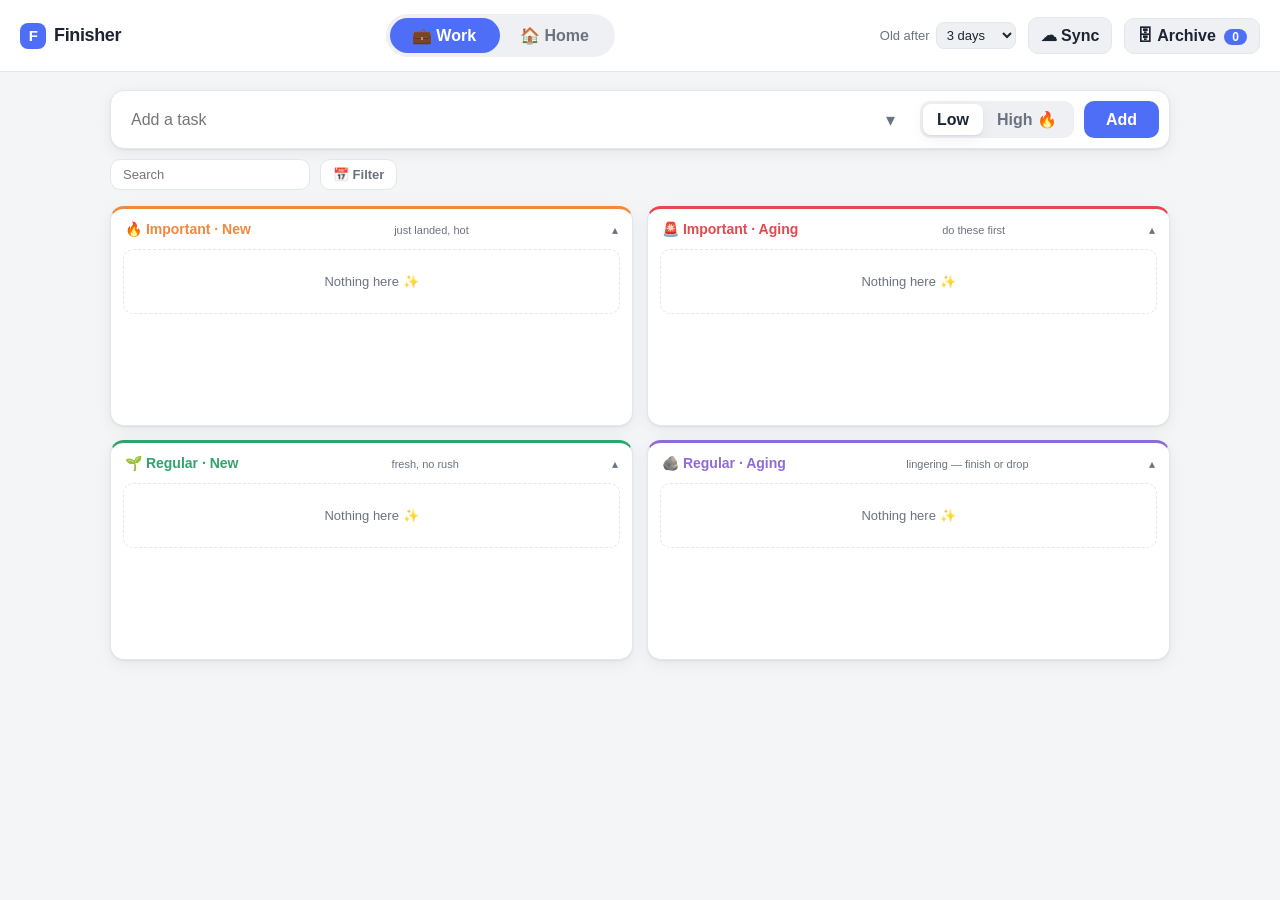
==== commit c5aa0e70: "Remove axis rails; drag-to-reorder cards; fixed blue card palette - Drop the Urgency/Age axis labels" ====
--- a/index.html
+++ b/index.html
@@ -85,35 +85,29 @@
 
   <!-- The 2x2 Matrix -->
   <main class="matrix-wrap">
-    <div class="y-axis" aria-hidden="true">
-      <span class="axis-end">High</span>
-      <span class="axis-name">Urgency</span>
-      <span class="axis-end">Low</span>
-    </div>
-
     <div class="quads">
-      <section class="quad" id="quad-high-new" data-urgency="high" data-age="new">
-        <header><h2>🔥 Important · New <span class="quad-count" hidden></span></h2><span class="quad-hint">just landed, hot</span><span class="quad-caret" aria-hidden="true">▴</span></header>
-        <div class="quad-body"></div>
-      </section>
-      <section class="quad" id="quad-high-old" data-urgency="high" data-age="old">
-        <header><h2>🚨 Important · Aging <span class="quad-count" hidden></span></h2><span class="quad-hint">do these first</span><span class="quad-caret" aria-hidden="true">▴</span></header>
-        <div class="quad-body"></div>
-      </section>
-      <section class="quad" id="quad-low-new" data-urgency="low" data-age="new">
-        <header><h2>🌱 Regular · New <span class="quad-count" hidden></span></h2><span class="quad-hint">fresh, no rush</span><span class="quad-caret" aria-hidden="true">▴</span></header>
-        <div class="quad-body"></div>
-      </section>
-      <section class="quad" id="quad-low-old" data-urgency="low" data-age="old">
-        <header><h2>🪨 Regular · Aging <span class="quad-count" hidden></span></h2><span class="quad-hint">lingering — finish or drop</span><span class="quad-caret" aria-hidden="true">▴</span></header>
-        <div class="quad-body"></div>
-      </section>
-    </div>
-
-    <div class="x-axis" aria-hidden="true">
-      <span class="axis-end">New</span>
-      <span class="axis-name">Age →</span>
-      <span class="axis-end">Old</span>
+      <!-- columns stack independently, so folding a top quadrant lets
+           the one below it slide up (left = New, right = Old) -->
+      <div class="quad-col">
+        <section class="quad" id="quad-high-new" data-urgency="high" data-age="new">
+          <header><h2>🔥 Important · New <span class="quad-count" hidden></span></h2><span class="quad-hint">just landed, hot</span><span class="quad-caret" aria-hidden="true">▴</span></header>
+          <div class="quad-body"></div>
+        </section>
+        <section class="quad" id="quad-low-new" data-urgency="low" data-age="new">
+          <header><h2>🌱 Regular · New <span class="quad-count" hidden></span></h2><span class="quad-hint">fresh, no rush</span><span class="quad-caret" aria-hidden="true">▴</span></header>
+          <div class="quad-body"></div>
+        </section>
+      </div>
+      <div class="quad-col">
+        <section class="quad" id="quad-high-old" data-urgency="high" data-age="old">
+          <header><h2>🚨 Important · Aging <span class="quad-count" hidden></span></h2><span class="quad-hint">do these first</span><span class="quad-caret" aria-hidden="true">▴</span></header>
+          <div class="quad-body"></div>
+        </section>
+        <section class="quad" id="quad-low-old" data-urgency="low" data-age="old">
+          <header><h2>🪨 Regular · Aging <span class="quad-count" hidden></span></h2><span class="quad-hint">lingering — finish or drop</span><span class="quad-caret" aria-hidden="true">▴</span></header>
+          <div class="quad-body"></div>
+        </section>
+      </div>
     </div>
   </main>
 
--- a/styles.css
+++ b/styles.css
@@ -278,7 +278,7 @@
 .task-details ul, .task-details ol { margin: 4px 0 8px; padding-left: 22px; }
 .details-editor li, .task-details li { margin: 2px 0; }
 .details-editor blockquote, .task-details blockquote {
-  border-left: 3px solid var(--line);
+  border-left: 3px solid rgba(0, 0, 0, .15);
   margin: 6px 0;
   padding-left: 10px;
   color: var(--text-dim);
@@ -358,48 +358,22 @@
   max-width: 1100px;
   margin: 16px auto 40px;
   padding: 0 20px;
-  display: grid;
-  grid-template-columns: 34px 1fr;
-  grid-template-rows: 1fr 26px;
-  grid-template-areas:
-    "y quads"
-    ".  x";
-  gap: 6px;
-}
-
-.y-axis {
-  grid-area: y;
-  display: flex;
-  flex-direction: column;
-  align-items: center;
-  justify-content: space-between;
-  color: var(--text-dim);
-  font-size: 12px;
-  font-weight: 600;
-  padding: 8px 0;
-}
-.y-axis .axis-name { writing-mode: vertical-rl; transform: rotate(180deg); letter-spacing: .12em; text-transform: uppercase; }
-
-.x-axis {
-  grid-area: x;
-  display: flex;
-  align-items: center;
-  justify-content: space-between;
-  color: var(--text-dim);
-  font-size: 12px;
-  font-weight: 600;
-  padding: 0 8px;
-}
-.x-axis .axis-name { letter-spacing: .12em; text-transform: uppercase; }
+}
 
 .quads {
-  grid-area: quads;
   display: grid;
   grid-template-columns: 1fr 1fr;
-  /* each row sizes to its own content so one busy quadrant
-     doesn't stretch the other row's quadrants */
-  grid-template-rows: auto auto; /* .quad min-height provides the floor */
   gap: 14px;
+  align-items: start;
+}
+
+/* Each age column stacks its two quadrants independently, so folding
+   the top one lets the one below slide up with no gap */
+.quad-col {
+  display: flex;
+  flex-direction: column;
+  gap: 14px;
+  min-width: 0;
 }
 
 .quad {
@@ -443,7 +417,7 @@
 
 .quad-caret { font-size: 12px; color: var(--text-dim); flex: none; }
 
-.quad.collapsed { min-height: 0; align-self: start; }
+.quad.collapsed { min-height: 0; }
 .quad.collapsed .quad-body { display: none; }
 
 .quad-body {
@@ -470,13 +444,35 @@
   display: flex;
   align-items: flex-start;
   gap: 10px;
-  background: var(--surface-2);
-  border: 1px solid var(--line);
+  /* fixed card palette in both themes: blue card, black bold task text,
+     grey timestamp */
+  background: #2f6bff;
+  border: 1px solid rgba(255, 255, 255, .28);
   border-left: 3px solid var(--qc);
   border-radius: 10px;
   padding: 10px;
   animation: card-in .25s ease;
 }
+
+.task-card.dragging {
+  opacity: .7;
+  box-shadow: 0 10px 26px rgba(0, 0, 0, .35);
+}
+
+.drag-handle {
+  flex: none;
+  align-self: stretch;
+  display: grid;
+  place-items: center;
+  width: 16px;
+  margin-left: -4px;
+  color: rgba(255, 255, 255, .65);
+  font-size: 13px;
+  cursor: grab;
+  touch-action: none;
+  user-select: none;
+}
+.drag-handle:active { cursor: grabbing; }
 
 @keyframes card-in {
   from { opacity: 0; transform: translateY(4px); }
@@ -500,7 +496,7 @@
   flex: none;
   width: 22px; height: 22px;
   margin-top: 1px;
-  border: 2px solid var(--text-dim);
+  border: 2px solid rgba(255, 255, 255, .85);
   border-radius: 999px;
   background: transparent;
   color: transparent;
@@ -515,11 +511,11 @@
 
 .task-main { flex: 1; min-width: 0; }
 
-.task-text { font-size: 14px; line-height: 1.4; overflow-wrap: anywhere; }
-
-.task-text a { color: var(--accent); text-decoration: underline; text-underline-offset: 2px; }
-.task-text a:hover { opacity: .8; }
-.task-card.done .task-text a { color: var(--text-dim); }
+.task-text { font-size: 14px; line-height: 1.4; overflow-wrap: anywhere; color: #000; font-weight: 700; }
+
+.task-text a { color: #fff; text-decoration: underline; text-underline-offset: 2px; }
+.task-text a:hover { opacity: .85; }
+.task-card.done .task-text a { color: rgba(255, 255, 255, .8); }
 
 /* Compact cards clamp long text; tap to expand */
 .task-card.expandable { cursor: pointer; }
@@ -529,24 +525,26 @@
   -webkit-box-orient: vertical;
   overflow: hidden;
 }
-.task-card.done .task-text { text-decoration: line-through; color: var(--text-dim); }
+.task-card.done .task-text { text-decoration: line-through; color: rgba(0, 0, 0, .55); }
 
 .task-meta { display: flex; align-items: center; gap: 6px; margin-top: 6px; flex-wrap: wrap; }
 
 .age-chip, .img-chip {
   font-size: 11px;
   font-weight: 600;
-  color: var(--text-dim);
-  background: var(--surface);
-  border: 1px solid var(--line);
+  color: #444;
+  background: #fff;
+  border: 1px solid transparent;
   border-radius: 999px;
   padding: 2px 8px;
 }
+/* outside cards (edit dialog) the chip sits on a surface again */
+.edit-modal .age-chip { color: var(--text-dim); background: var(--surface-2); border-color: var(--line); }
 
 .expand-btn {
-  border: 1px solid var(--line);
-  background: var(--surface);
-  color: var(--accent);
+  border: 1px solid transparent;
+  background: #fff;
+  color: #2f6bff;
   border-radius: 999px;
   width: 22px;
   height: 22px;
@@ -557,9 +555,9 @@
   place-items: center;
   margin-left: auto;
 }
-.expand-btn:hover { border-color: var(--accent); }
-
-.stamp { font-size: 10px; color: var(--text-dim); letter-spacing: .02em; }
+.expand-btn:hover { border-color: rgba(255, 255, 255, .8); }
+
+.stamp { font-size: 10px; color: #d9dfec; letter-spacing: .02em; }
 
 /* "Show all / show fewer" bar when a quadrant holds more than the cap */
 .more-bar {
@@ -574,20 +572,21 @@
 }
 .more-bar:hover { background: var(--surface-2); }
 
-/* Details shown on an expanded card only */
+/* Details shown on an expanded card only: white panel, black text */
 .task-details {
   font-size: 13px;
   line-height: 1.5;
   margin: 6px 0 4px;
   padding: 8px 10px;
-  background: var(--surface);
-  border: 1px solid var(--line);
+  background: #fff;
+  color: #000;
+  border: 1px solid rgba(0, 0, 0, .08);
   border-radius: 8px;
   overflow-wrap: anywhere;
   cursor: auto;
   user-select: text;
 }
-.task-details a { color: var(--accent); text-decoration: underline; text-underline-offset: 2px; }
+.task-details a { color: #2f6bff; text-decoration: underline; text-underline-offset: 2px; }
 .task-details > :last-child { margin-bottom: 0; }
 
 .task-thumbs { display: flex; gap: 6px; margin-top: 8px; flex-wrap: wrap; }
@@ -621,15 +620,15 @@
 .icon-btn {
   border: none;
   background: transparent;
-  color: var(--text-dim);
+  color: rgba(255, 255, 255, .85);
   border-radius: 8px;
   width: 28px; height: 28px;
   font-size: 14px;
   display: grid;
   place-items: center;
 }
-.icon-btn:hover { background: var(--surface); color: var(--text); }
-.icon-btn.delete:hover { color: var(--danger); }
+.icon-btn:hover { background: rgba(255, 255, 255, .18); color: #fff; }
+.icon-btn.delete:hover { color: #ffb3b6; }
 
 /* ---------- Archive drawer ---------- */
 
@@ -752,15 +751,11 @@
   .topbar-right { margin-left: auto; }
   .threshold-ctl { display: none; } /* keep the bar compact; default threshold applies */
 
-  .matrix-wrap {
-    grid-template-columns: 1fr;
-    grid-template-rows: auto;
-    grid-template-areas: "quads";
-    padding: 0 14px;
-  }
-  .y-axis, .x-axis { display: none; }
-
-  .quads { grid-template-columns: 1fr; grid-template-rows: none; }
+  .matrix-wrap { padding: 0 14px; }
+
+  .quads { grid-template-columns: 1fr; }
+  /* dissolve the columns so the priority order below applies */
+  .quad-col { display: contents; }
   .quad { min-height: 0; }
   .quad-body { overflow: visible; }
 
